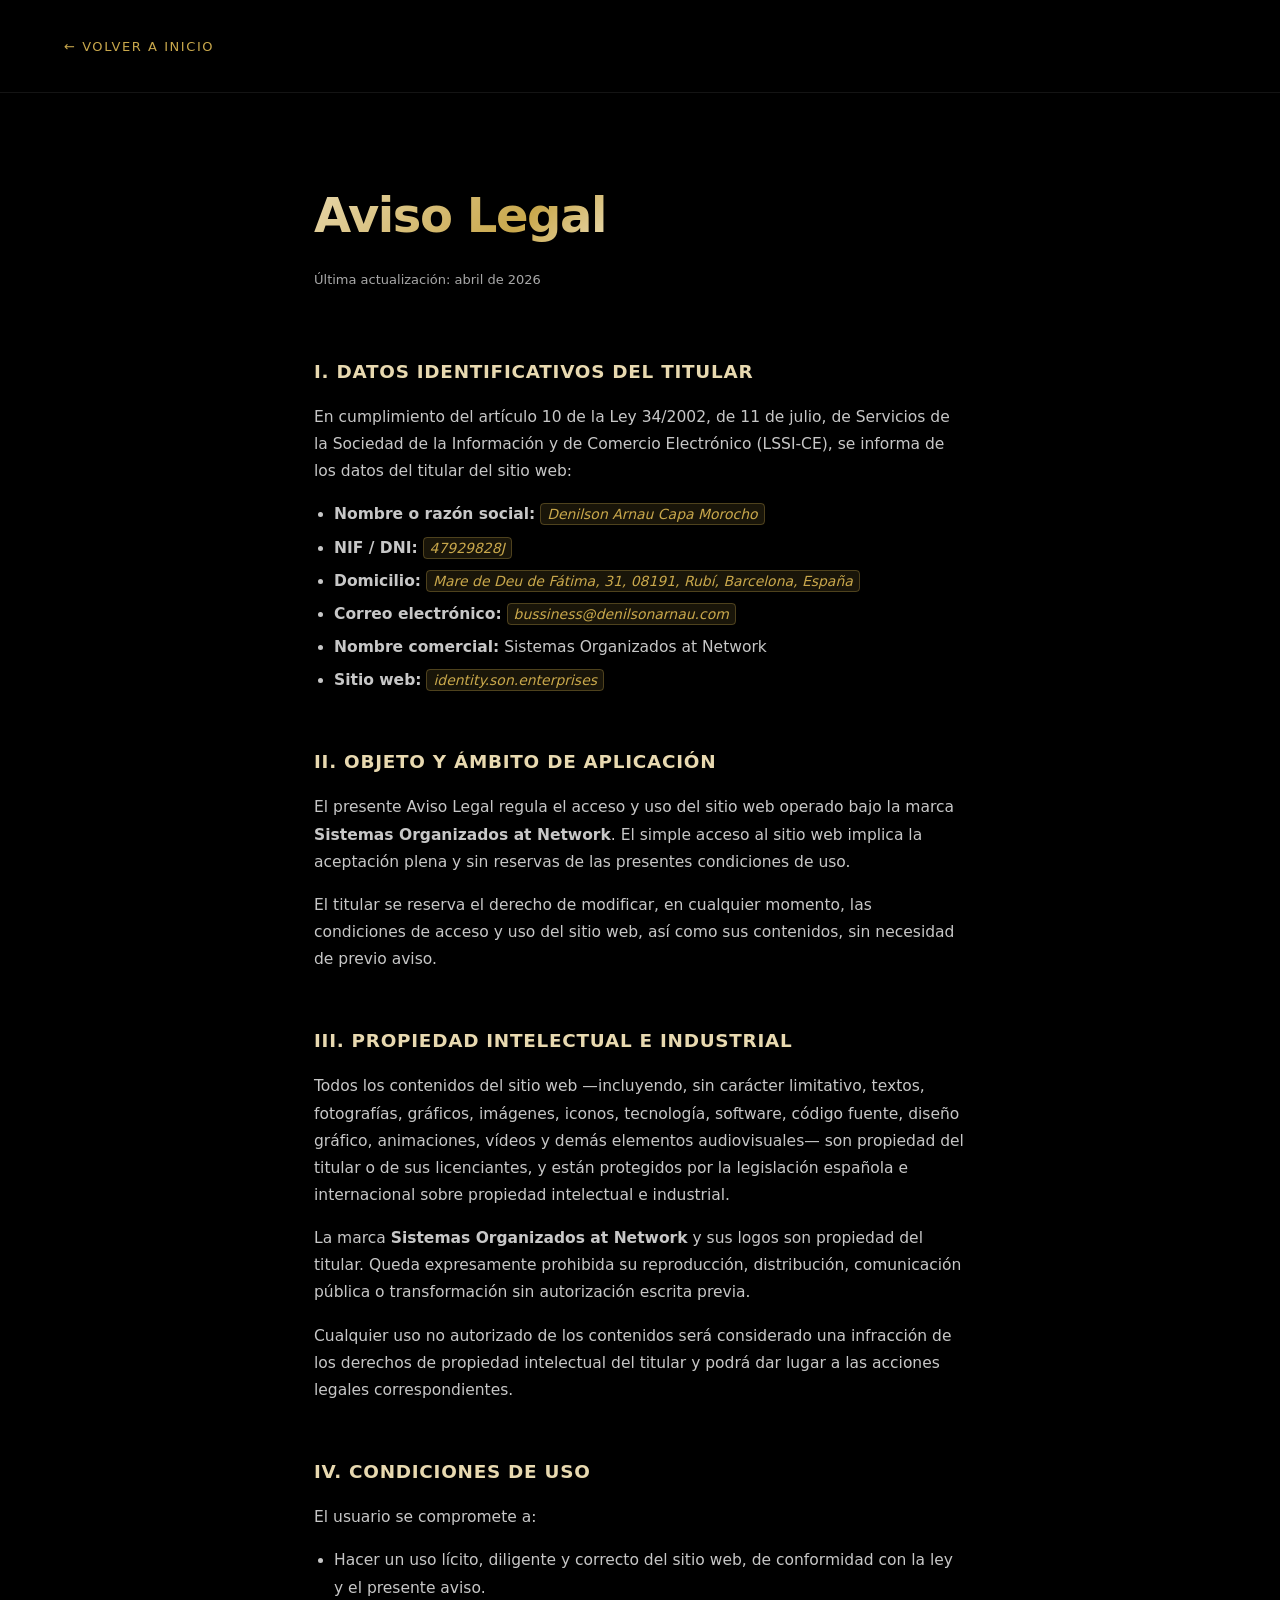
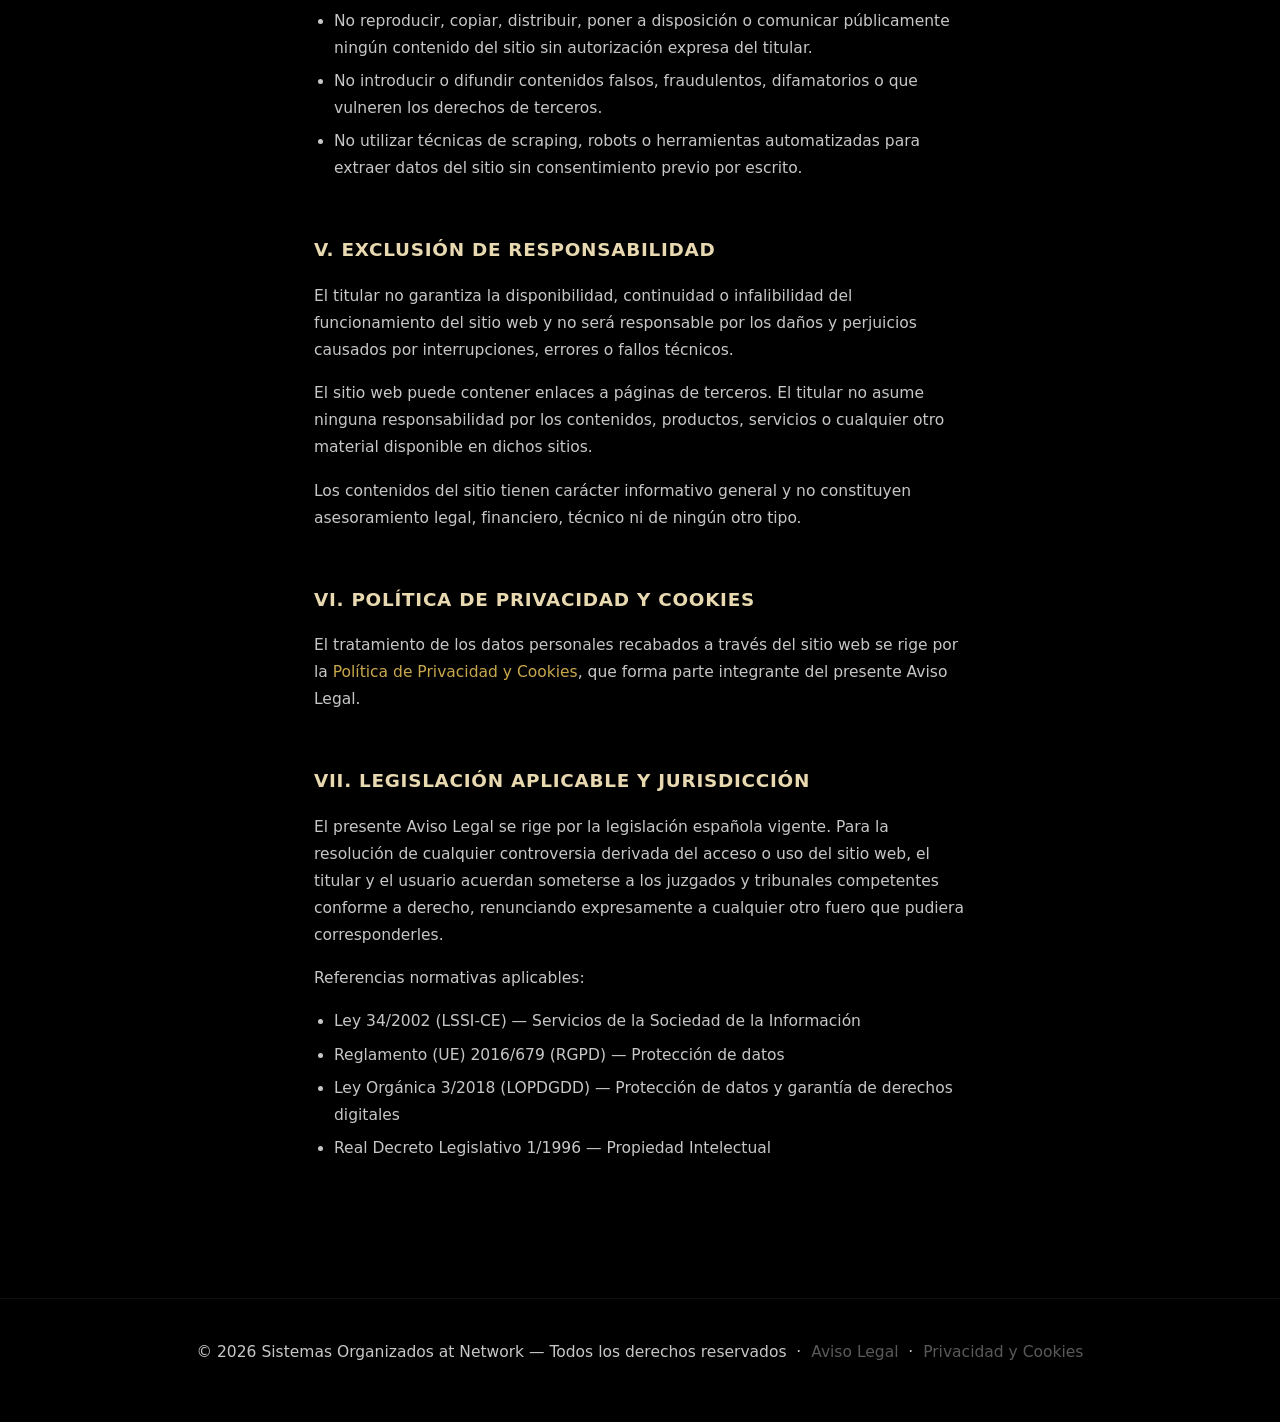
==== aviso-legal.html @ 0a1d365d "legal" ====
<!DOCTYPE html>
<html lang="es">
<head>
  <meta charset="UTF-8">
  <meta name="viewport" content="width=device-width, initial-scale=1.0">
  <title>Aviso Legal — Sistemas Organizados at Network</title>
  <style>
    :root {
      --black:      #000;
      --white:      #fff;
      --white-dim:  #a8a8a8;
      --gold:       #c9a84c;
      --gold-light: #e8d9b0;
      --gradient-gold: linear-gradient(135deg, #e8d9b0 0%, #c9a84c 35%, #f5edd5 55%, #8a6a1e 80%, #c9a84c 100%);
    }
    *, *::before, *::after { margin: 0; padding: 0; box-sizing: border-box; }
    body {
      background: var(--black);
      color: var(--white);
      font-family: -apple-system, BlinkMacSystemFont, 'Segoe UI', system-ui, sans-serif;
      -webkit-font-smoothing: antialiased;
      line-height: 1.75;
    }
    header {
      padding: 32px 5%;
      border-bottom: 1px solid rgba(255,255,255,0.08);
    }
    header a {
      font-size: 13px;
      letter-spacing: 0.12em;
      text-transform: uppercase;
      color: var(--gold);
      text-decoration: none;
    }
    header a:hover { color: var(--gold-light); }
    main {
      max-width: 780px;
      margin: 0 auto;
      padding: 80px 5% 120px;
    }
    h1 {
      font-size: clamp(2rem, 5vw, 3rem);
      font-weight: 700;
      letter-spacing: -0.03em;
      background: var(--gradient-gold);
      -webkit-background-clip: text;
      -webkit-text-fill-color: transparent;
      background-clip: text;
      margin-bottom: 12px;
    }
    .last-updated {
      font-size: 13px;
      color: var(--white-dim);
      margin-bottom: 64px;
    }
    h2 {
      font-size: 1.15rem;
      font-weight: 600;
      color: var(--gold-light);
      letter-spacing: 0.04em;
      text-transform: uppercase;
      margin: 52px 0 16px;
    }
    p { color: rgba(255,255,255,0.78); margin-bottom: 16px; font-size: 0.97rem; }
    a { color: var(--gold); text-decoration: none; }
    a:hover { color: var(--gold-light); text-decoration: underline; }
    ul { color: rgba(255,255,255,0.78); padding-left: 20px; margin-bottom: 16px; font-size: 0.97rem; }
    li { margin-bottom: 6px; }
    .placeholder {
      background: rgba(201,168,76,0.12);
      border: 1px solid rgba(201,168,76,0.3);
      border-radius: 4px;
      padding: 2px 6px;
      color: var(--gold);
      font-style: italic;
      font-size: 0.9em;
    }
    footer {
      text-align: center;
      padding: 40px 5%;
      border-top: 1px solid rgba(255,255,255,0.06);
      font-size: 12px;
      color: rgba(255,255,255,0.25);
    }
    footer a { color: rgba(255,255,255,0.35); }
    footer a:hover { color: var(--gold); }
  </style>
</head>
<body>

<header>
  <a href="index.html">← Volver a inicio</a>
</header>

<main>
  <h1>Aviso Legal</h1>
  <p class="last-updated">Última actualización: abril de 2026</p>

  <!-- ── I. DATOS IDENTIFICATIVOS ── -->
  <h2>I. Datos Identificativos del Titular</h2>
  <p>
    En cumplimiento del artículo 10 de la Ley 34/2002, de 11 de julio, de Servicios de la Sociedad
    de la Información y de Comercio Electrónico (LSSI-CE), se informa de los datos del titular
    del sitio web:
  </p>
  <ul>
    <li><strong>Nombre o razón social:</strong> <span class="placeholder">Denilson Arnau Capa Morocho</span></li>
    <li><strong>NIF / DNI:</strong> <span class="placeholder">47929828J</span></li>
    <li><strong>Domicilio:</strong> <span class="placeholder">Mare de Deu de Fátima, 31, 08191, Rubí, Barcelona, España</span></li>
    <li><strong>Correo electrónico:</strong> <span class="placeholder">bussiness@denilsonarnau.com</span></li>
    <li><strong>Nombre comercial:</strong> Sistemas Organizados at Network</li>
    <li><strong>Sitio web:</strong> <span class="placeholder">identity.son.enterprises</span></li>
  </ul>

  <!-- ── II. OBJETO ── -->
  <h2>II. Objeto y Ámbito de Aplicación</h2>
  <p>
    El presente Aviso Legal regula el acceso y uso del sitio web operado bajo la marca
    <strong>Sistemas Organizados at Network</strong>. El simple acceso al sitio web implica la
    aceptación plena y sin reservas de las presentes condiciones de uso.
  </p>
  <p>
    El titular se reserva el derecho de modificar, en cualquier momento, las condiciones de
    acceso y uso del sitio web, así como sus contenidos, sin necesidad de previo aviso.
  </p>

  <!-- ── III. PROPIEDAD INTELECTUAL ── -->
  <h2>III. Propiedad Intelectual e Industrial</h2>
  <p>
    Todos los contenidos del sitio web —incluyendo, sin carácter limitativo, textos, fotografías,
    gráficos, imágenes, iconos, tecnología, software, código fuente, diseño gráfico, animaciones,
    vídeos y demás elementos audiovisuales— son propiedad del titular o de sus licenciantes, y
    están protegidos por la legislación española e internacional sobre propiedad intelectual e
    industrial.
  </p>
  <p>
    La marca <strong>Sistemas Organizados at Network</strong> y sus logos son propiedad del
    titular. Queda expresamente prohibida su reproducción, distribución, comunicación pública
    o transformación sin autorización escrita previa.
  </p>
  <p>
    Cualquier uso no autorizado de los contenidos será considerado una infracción de los derechos
    de propiedad intelectual del titular y podrá dar lugar a las acciones legales
    correspondientes.
  </p>

  <!-- ── IV. CONDICIONES DE USO ── -->
  <h2>IV. Condiciones de Uso</h2>
  <p>El usuario se compromete a:</p>
  <ul>
    <li>Hacer un uso lícito, diligente y correcto del sitio web, de conformidad con la ley y el
    presente aviso.</li>
    <li>No reproducir, copiar, distribuir, poner a disposición o comunicar públicamente ningún
    contenido del sitio sin autorización expresa del titular.</li>
    <li>No introducir o difundir contenidos falsos, fraudulentos, difamatorios o que vulneren
    los derechos de terceros.</li>
    <li>No utilizar técnicas de scraping, robots o herramientas automatizadas para extraer
    datos del sitio sin consentimiento previo por escrito.</li>
  </ul>

  <!-- ── V. EXCLUSIÓN DE RESPONSABILIDAD ── -->
  <h2>V. Exclusión de Responsabilidad</h2>
  <p>
    El titular no garantiza la disponibilidad, continuidad o infalibilidad del funcionamiento
    del sitio web y no será responsable por los daños y perjuicios causados por interrupciones,
    errores o fallos técnicos.
  </p>
  <p>
    El sitio web puede contener enlaces a páginas de terceros. El titular no asume ninguna
    responsabilidad por los contenidos, productos, servicios o cualquier otro material
    disponible en dichos sitios.
  </p>
  <p>
    Los contenidos del sitio tienen carácter informativo general y no constituyen asesoramiento
    legal, financiero, técnico ni de ningún otro tipo.
  </p>

  <!-- ── VI. POLÍTICA DE PRIVACIDAD ── -->
  <h2>VI. Política de Privacidad y Cookies</h2>
  <p>
    El tratamiento de los datos personales recabados a través del sitio web se rige por la
    <a href="privacidad.html">Política de Privacidad y Cookies</a>, que forma parte integrante
    del presente Aviso Legal.
  </p>

  <!-- ── VII. LEY APLICABLE ── -->
  <h2>VII. Legislación Aplicable y Jurisdicción</h2>
  <p>
    El presente Aviso Legal se rige por la legislación española vigente. Para la resolución de
    cualquier controversia derivada del acceso o uso del sitio web, el titular y el usuario
    acuerdan someterse a los juzgados y tribunales competentes conforme a derecho, renunciando
    expresamente a cualquier otro fuero que pudiera corresponderles.
  </p>
  <p>
    Referencias normativas aplicables:
  </p>
  <ul>
    <li>Ley 34/2002 (LSSI-CE) — Servicios de la Sociedad de la Información</li>
    <li>Reglamento (UE) 2016/679 (RGPD) — Protección de datos</li>
    <li>Ley Orgánica 3/2018 (LOPDGDD) — Protección de datos y garantía de derechos digitales</li>
    <li>Real Decreto Legislativo 1/1996 — Propiedad Intelectual</li>
  </ul>

</main>

<footer>
  <p>© 2026 Sistemas Organizados at Network — Todos los derechos reservados &nbsp;·&nbsp;
    <a href="aviso-legal.html">Aviso Legal</a> &nbsp;·&nbsp;
    <a href="privacidad.html">Privacidad y Cookies</a>
  </p>
</footer>

</body>
</html>
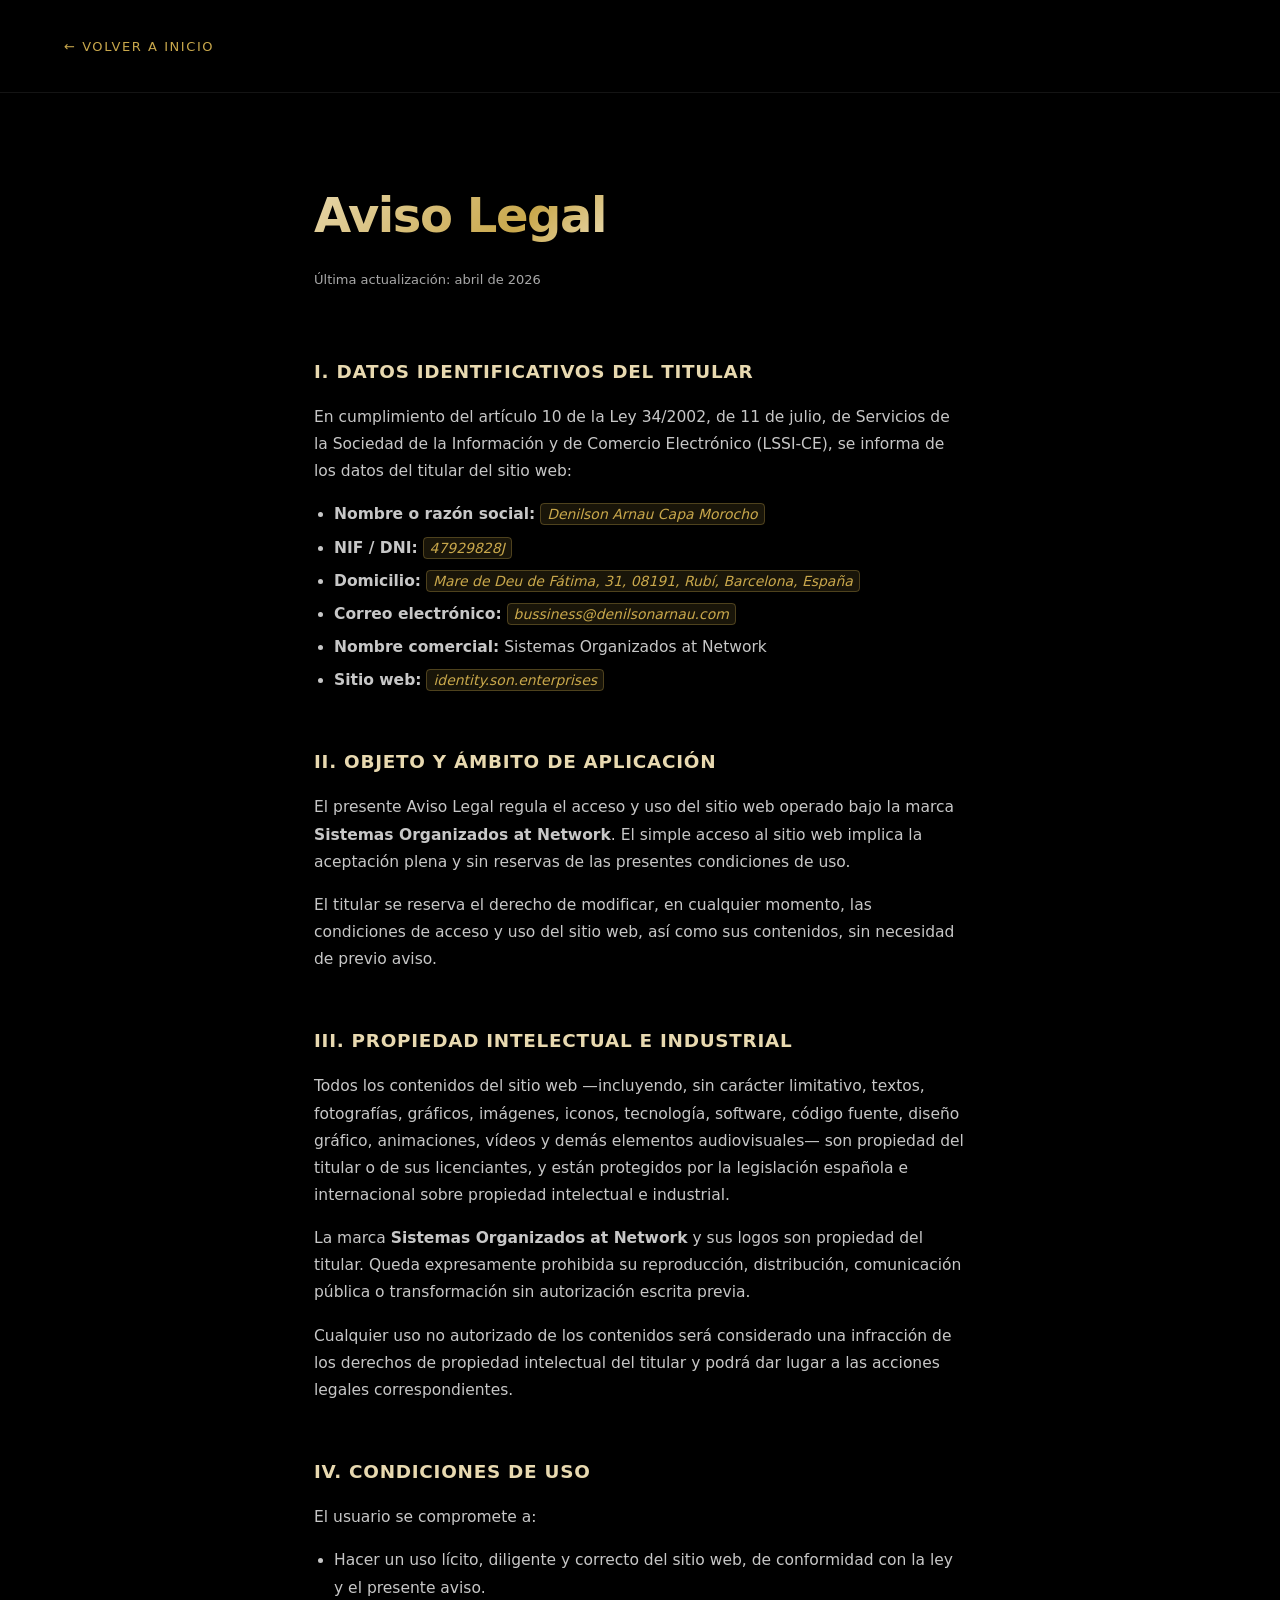
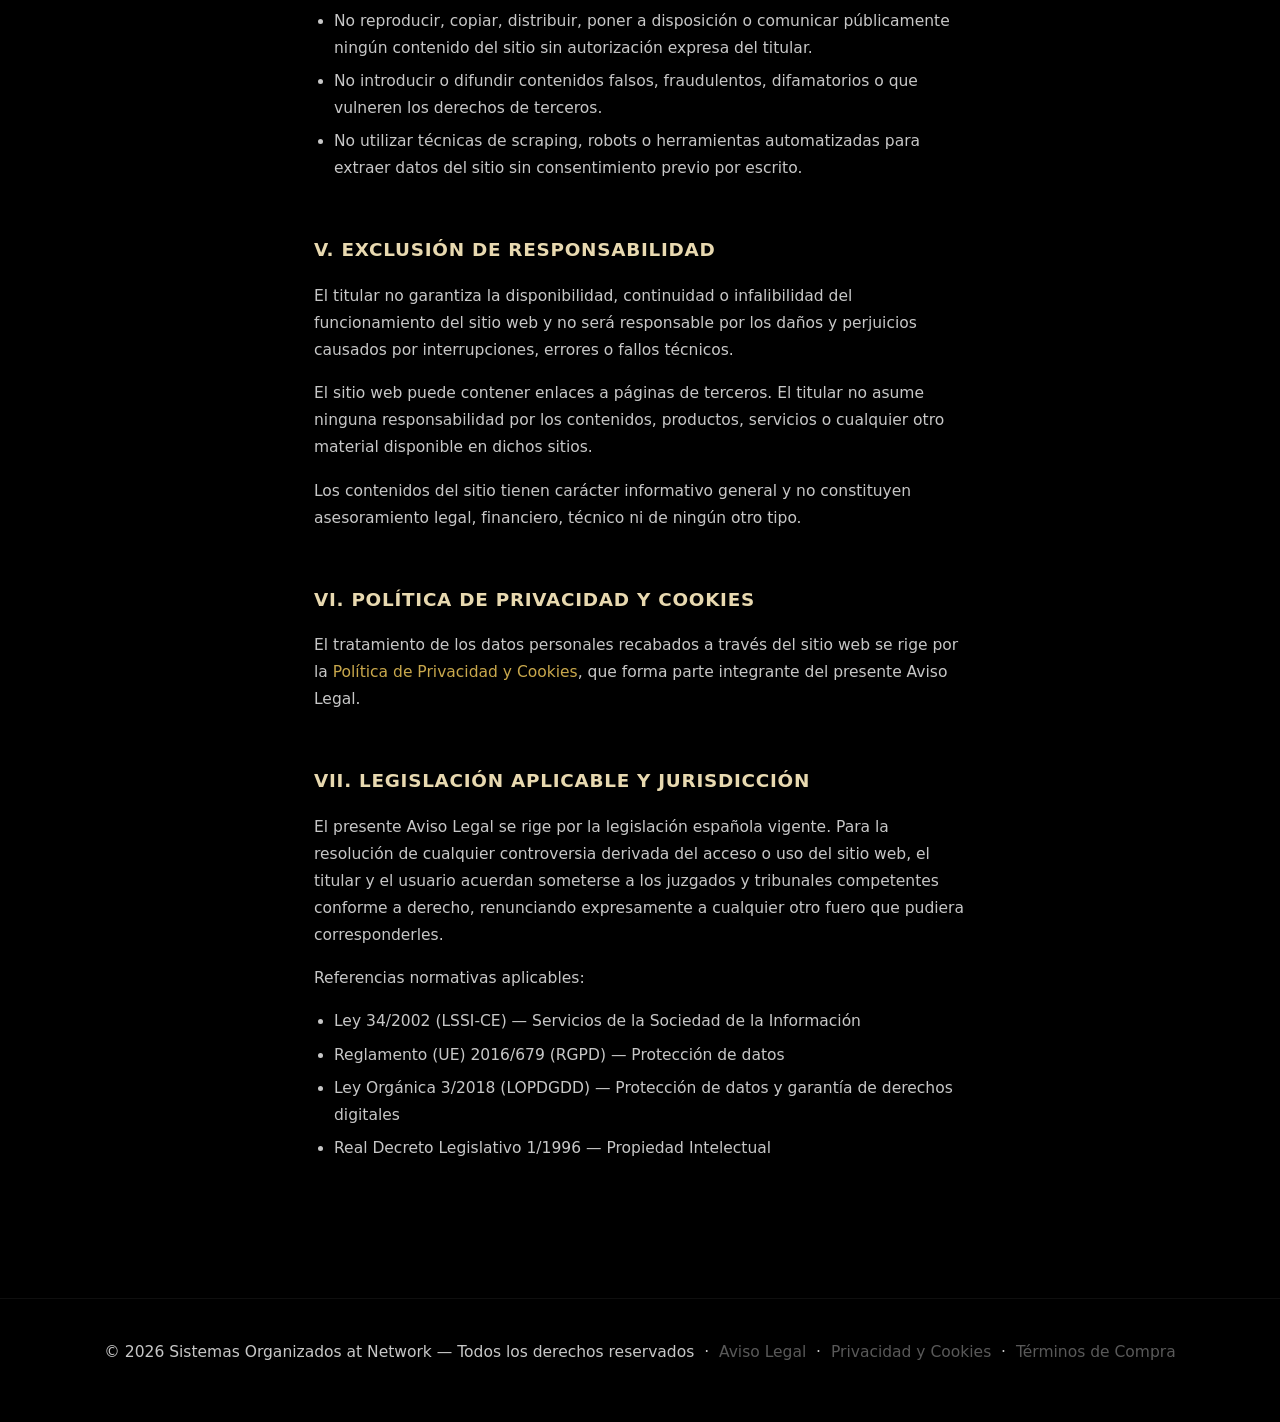
==== commit 36d6edfb: "legal2" ====
--- a/aviso-legal.html
+++ b/aviso-legal.html
@@ -206,7 +206,8 @@
 <footer>
   <p>© 2026 Sistemas Organizados at Network — Todos los derechos reservados &nbsp;·&nbsp;
     <a href="aviso-legal.html">Aviso Legal</a> &nbsp;·&nbsp;
-    <a href="privacidad.html">Privacidad y Cookies</a>
+    <a href="privacidad.html">Privacidad y Cookies</a> &nbsp;·&nbsp;
+    <a href="terminos.html">Términos de Compra</a>
   </p>
 </footer>
 
